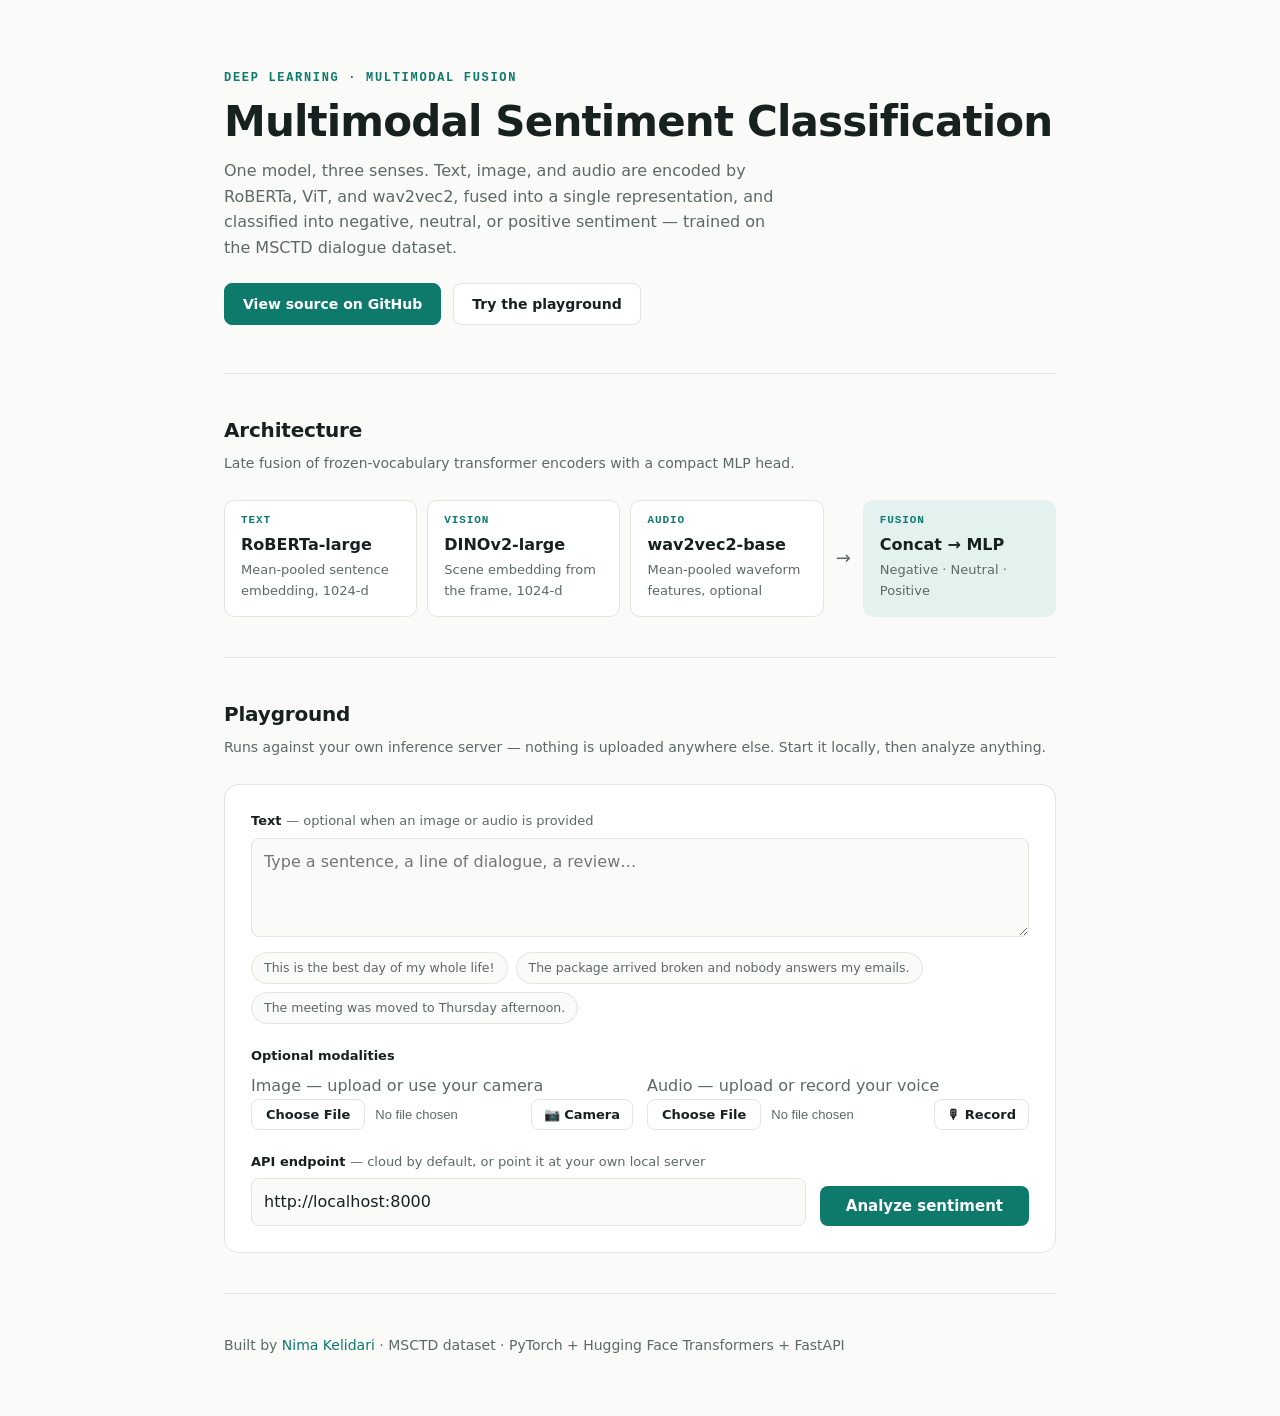
==== docs/index.html @ 60730989 "Expose full per-class percentages for every modality; voice-only bypass - /predict returns probabili" ====
<!doctype html>
<html lang="en">
<head>
<meta charset="utf-8">
<meta name="viewport" content="width=device-width, initial-scale=1">
<title>Multimodal Sentiment Classification</title>
<meta name="description" content="Text + vision + audio sentiment classification with RoBERTa, ViT and wav2vec2 fusion.">
<style>
  :root {
    --bg: #fafaf8;
    --surface: #ffffff;
    --ink: #17211f;
    --muted: #5c6a66;
    --line: #e3e5e0;
    --accent: #0d7a6c;
    --accent-soft: #e3f2ef;
    --neg: #c94f42;
    --neu: #b98a2e;
    --pos: #2e8b57;
    --mono: ui-monospace, SFMono-Regular, Menlo, Consolas, monospace;
  }
  @media (prefers-color-scheme: dark) {
    :root {
      --bg: #101413;
      --surface: #181d1c;
      --ink: #e8ecea;
      --muted: #93a19c;
      --line: #262d2b;
      --accent: #35b39f;
      --accent-soft: #16302b;
    }
  }
  * { box-sizing: border-box; margin: 0; }
  body {
    background: var(--bg);
    color: var(--ink);
    font: 16px/1.6 system-ui, -apple-system, "Segoe UI", sans-serif;
    -webkit-font-smoothing: antialiased;
  }
  .wrap { max-width: 880px; margin: 0 auto; padding: 0 24px; }

  header { padding: 72px 0 48px; }
  .kicker {
    font: 600 12px/1 var(--mono);
    letter-spacing: .14em; text-transform: uppercase;
    color: var(--accent);
  }
  h1 { font-size: clamp(28px, 5vw, 42px); line-height: 1.15; margin: 14px 0 12px; letter-spacing: -0.02em; }
  .lede { color: var(--muted); max-width: 56ch; }
  .links { margin-top: 22px; display: flex; gap: 12px; flex-wrap: wrap; }
  .btn {
    display: inline-block; padding: 9px 18px; border-radius: 8px;
    text-decoration: none; font-weight: 600; font-size: 14px;
    border: 1px solid var(--line); color: var(--ink); background: var(--surface);
    transition: border-color .15s;
  }
  .btn:hover { border-color: var(--accent); }
  .btn.primary { background: var(--accent); border-color: var(--accent); color: #fff; }
  .btn.primary:hover { filter: brightness(1.08); }

  section { padding: 40px 0; border-top: 1px solid var(--line); }
  h2 { font-size: 20px; margin-bottom: 6px; letter-spacing: -0.01em; }
  .sub { color: var(--muted); font-size: 14px; margin-bottom: 26px; }

  /* Architecture */
  .arch { display: flex; align-items: stretch; gap: 10px; flex-wrap: wrap; }
  .modality { flex: 1 1 140px; }
  .card {
    background: var(--surface); border: 1px solid var(--line);
    border-radius: 10px; padding: 14px 16px; height: 100%;
  }
  .card .tag { font: 600 11px/1 var(--mono); color: var(--accent); letter-spacing: .08em; text-transform: uppercase; }
  .card .name { font-weight: 650; margin: 6px 0 2px; }
  .card .desc { color: var(--muted); font-size: 13px; }
  .arrow { align-self: center; color: var(--muted); font-size: 18px; padding: 0 2px; }
  .fusion .card { background: var(--accent-soft); border-color: transparent; }
  @media (max-width: 640px) { .arrow { display: none; } .modality { flex-basis: 100%; } }

  /* Playground */
  .play {
    background: var(--surface); border: 1px solid var(--line);
    border-radius: 14px; padding: 26px;
  }
  label { display: block; font-weight: 600; font-size: 13px; margin: 18px 0 6px; }
  label:first-child { margin-top: 0; }
  .hint { font-weight: 400; color: var(--muted); }
  textarea, input[type="text"] {
    width: 100%; padding: 10px 12px; border-radius: 8px;
    border: 1px solid var(--line); background: var(--bg); color: var(--ink);
    font: inherit; resize: vertical;
  }
  textarea:focus, input[type="text"]:focus { outline: 2px solid var(--accent); outline-offset: -1px; border-color: transparent; }
  .chips { display: flex; gap: 8px; flex-wrap: wrap; margin-top: 8px; }
  .chip {
    font-size: 12.5px; padding: 5px 12px; border-radius: 999px; cursor: pointer;
    border: 1px solid var(--line); background: var(--bg); color: var(--muted);
  }
  .chip:hover { color: var(--accent); border-color: var(--accent); }
  .uploads { display: flex; gap: 14px; flex-wrap: wrap; }
  .uploads > div { flex: 1 1 220px; }
  input[type="file"] { width: 100%; font-size: 13px; color: var(--muted); }
  input[type="file"]::file-selector-button {
    font: 600 13px system-ui; padding: 7px 14px; margin-right: 10px;
    border-radius: 8px; border: 1px solid var(--line);
    background: var(--surface); color: var(--ink); cursor: pointer;
  }
  #imgPreview { display: none; margin-top: 10px; max-height: 120px; max-width: 100%; border-radius: 8px; border: 1px solid var(--line); }
  .cap-row { display: flex; gap: 8px; align-items: center; }
  .cap-row input[type="file"] { flex: 1; min-width: 0; }
  button.mini {
    flex-shrink: 0; padding: 7px 12px; border-radius: 8px; cursor: pointer;
    font: 600 13px system-ui; border: 1px solid var(--line);
    background: var(--surface); color: var(--ink); white-space: nowrap;
  }
  button.mini:hover { border-color: var(--accent); color: var(--accent); }
  button.mini.recording {
    border-color: var(--neg); color: var(--neg);
    animation: pulse 1.2s ease-in-out infinite;
  }
  button.mini.ghost { color: var(--muted); }
  @keyframes pulse { 50% { opacity: .55; } }
  .cam-panel { display: none; margin-top: 10px; }
  .cam-panel video {
    width: 100%; max-height: 220px; border-radius: 8px;
    border: 1px solid var(--line); background: #000; object-fit: cover;
  }
  .cap-actions { display: flex; gap: 8px; margin-top: 8px; }
  #audPreview { display: none; margin-top: 10px; width: 100%; height: 36px; }
  .row { display: flex; gap: 14px; align-items: end; flex-wrap: wrap; margin-top: 22px; }
  .row .grow { flex: 1 1 260px; }
  .row label { margin: 0 0 6px; }
  button#analyze {
    padding: 11px 26px; border-radius: 8px; border: none; cursor: pointer;
    background: var(--accent); color: #fff; font: 600 15px system-ui;
  }
  button#analyze:disabled { opacity: .6; cursor: wait; }

  #result { margin-top: 24px; display: none; }
  .verdict { display: flex; align-items: baseline; gap: 12px; }
  .verdict .label { font-size: 26px; font-weight: 700; }
  .verdict .conf { color: var(--muted); font-size: 14px; }
  .meter {
    height: 8px; border-radius: 999px; background: var(--line);
    margin-top: 12px; overflow: hidden;
  }
  .meter > div { height: 100%; width: 0; border-radius: 999px; transition: width .5s ease; }
  .note { margin-top: 10px; font-size: 13px; color: var(--muted); }

  #offline { margin-top: 24px; display: none; }
  .offline-box {
    border: 1px dashed var(--line); border-radius: 10px; padding: 18px;
    font-size: 14px; color: var(--muted);
  }
  pre {
    background: var(--bg); border: 1px solid var(--line); border-radius: 8px;
    padding: 12px 14px; margin-top: 10px; overflow-x: auto;
    font: 12.5px/1.7 var(--mono); color: var(--ink);
  }

  footer { padding: 40px 0 60px; border-top: 1px solid var(--line); color: var(--muted); font-size: 14px; }
  footer a { color: var(--accent); text-decoration: none; }
</style>
</head>
<body>

<div class="wrap">
  <header>
    <div class="kicker">Deep Learning · Multimodal Fusion</div>
    <h1>Multimodal Sentiment Classification</h1>
    <p class="lede">
      One model, three senses. Text, image, and audio are encoded by
      RoBERTa, ViT, and wav2vec2, fused into a single representation, and
      classified into negative, neutral, or positive sentiment — trained on the
      MSCTD dialogue dataset.
    </p>
    <div class="links">
      <a class="btn primary" href="https://github.com/Nikelroid/multimodal-sentiment-classification">View source on GitHub</a>
      <a class="btn" href="#playground">Try the playground</a>
    </div>
  </header>

  <section>
    <h2>Architecture</h2>
    <p class="sub">Late fusion of frozen-vocabulary transformer encoders with a compact MLP head.</p>
    <div class="arch">
      <div class="modality"><div class="card">
        <div class="tag">Text</div>
        <div class="name">RoBERTa-large</div>
        <div class="desc">Mean-pooled sentence embedding, 1024-d</div>
      </div></div>
      <div class="modality"><div class="card">
        <div class="tag">Vision</div>
        <div class="name">DINOv2-large</div>
        <div class="desc">Scene embedding from the frame, 1024-d</div>
      </div></div>
      <div class="modality"><div class="card">
        <div class="tag">Audio</div>
        <div class="name">wav2vec2-base</div>
        <div class="desc">Mean-pooled waveform features, optional</div>
      </div></div>
      <div class="arrow">→</div>
      <div class="modality fusion"><div class="card">
        <div class="tag">Fusion</div>
        <div class="name">Concat → MLP</div>
        <div class="desc">Negative · Neutral · Positive</div>
      </div></div>
    </div>
  </section>

  <section id="playground">
    <h2>Playground</h2>
    <p class="sub">
      Runs against your own inference server — nothing is uploaded anywhere else.
      Start it locally, then analyze anything.
    </p>

    <div class="play">
      <label for="text">Text <span class="hint">— optional when an image or audio is provided</span></label>
      <textarea id="text" rows="3" placeholder="Type a sentence, a line of dialogue, a review…"></textarea>
      <div class="chips">
        <span class="chip">This is the best day of my whole life!</span>
        <span class="chip">The package arrived broken and nobody answers my emails.</span>
        <span class="chip">The meeting was moved to Thursday afternoon.</span>
      </div>

      <label style="margin-top:22px">Optional modalities</label>
      <div class="uploads">
        <div>
          <span class="hint">Image — upload or use your camera</span>
          <div class="cap-row">
            <input type="file" id="image" accept="image/*">
            <button type="button" class="mini" id="camBtn">📷 Camera</button>
          </div>
          <div id="camPanel" class="cam-panel">
            <video id="camVideo" autoplay playsinline muted></video>
            <div class="cap-actions">
              <button type="button" class="mini" id="snapBtn">Capture</button>
              <button type="button" class="mini ghost" id="camCancel">Cancel</button>
            </div>
          </div>
          <img id="imgPreview" alt="preview">
        </div>
        <div>
          <span class="hint">Audio — upload or record your voice</span>
          <div class="cap-row">
            <input type="file" id="audio" accept="audio/*">
            <button type="button" class="mini" id="recBtn">🎙 Record</button>
          </div>
          <audio id="audPreview" controls></audio>
          <div class="hint" id="capNote"></div>
        </div>
      </div>

      <div class="row">
        <div class="grow">
          <label for="api">API endpoint <span class="hint">— cloud by default, or point it at your own local server</span></label>
          <input type="text" id="api">
        </div>
        <button id="analyze">Analyze sentiment</button>
      </div>

      <div id="result">
        <div class="verdict">
          <span class="label" id="verdictLabel"></span>
          <span class="conf" id="verdictConf"></span>
        </div>
        <div class="meter"><div id="meterBar"></div></div>
        <div class="note" id="resultNote"></div>
      </div>

      <div id="offline">
        <div class="offline-box">
          <strong>Couldn't reach the API.</strong> Start the inference server on your machine,
          then try again:
          <pre>git clone https://github.com/Nikelroid/multimodal-sentiment-classification
cd multimodal-sentiment-classification
pip install -r requirements.txt
uvicorn app.main:app --port 8000</pre>
          The playground talks only to the endpoint above — your inputs never leave your machine.
        </div>
      </div>
    </div>
  </section>

  <footer>
    Built by <a href="https://github.com/Nikelroid">Nima Kelidari</a> ·
    MSCTD dataset · PyTorch + Hugging Face Transformers + FastAPI
  </footer>
</div>

<script>
  // Default inference endpoint. Set this to your Cloud Run URL once deployed;
  // visitors can always override it in the field or with ?api=<url>.
  const DEFAULT_API = "http://localhost:8000";

  const $ = (id) => document.getElementById(id);
  const COLORS = { Negative: "var(--neg)", Neutral: "var(--neu)", Positive: "var(--pos)" };

  $("api").value = new URLSearchParams(location.search).get("api") || DEFAULT_API;

  document.querySelectorAll(".chip").forEach((chip) => {
    chip.addEventListener("click", () => { $("text").value = chip.textContent; });
  });

  // ---- captured-media state (webcam snapshot / voice recording) ----
  let capturedImage = null;   // Blob (jpeg) from webcam
  let capturedAudio = null;   // Blob (16 kHz mono wav) from microphone

  $("image").addEventListener("change", () => {
    capturedImage = null;
    const f = $("image").files[0];
    const img = $("imgPreview");
    if (f) { img.src = URL.createObjectURL(f); img.style.display = "block"; }
    else { img.style.display = "none"; }
  });

  $("audio").addEventListener("change", () => {
    capturedAudio = null;
    $("audPreview").style.display = "none";
    $("capNote").textContent = "";
  });

  // ---- webcam capture ----
  let camStream = null;

  function closeCam() {
    if (camStream) { camStream.getTracks().forEach((t) => t.stop()); camStream = null; }
    $("camPanel").style.display = "none";
  }

  $("camBtn").addEventListener("click", async () => {
    if (camStream) { closeCam(); return; }
    try {
      camStream = await navigator.mediaDevices.getUserMedia({ video: { facingMode: "user" } });
      $("camVideo").srcObject = camStream;
      $("camPanel").style.display = "block";
    } catch (err) {
      $("capNote").textContent = "Camera unavailable: " + err.message;
    }
  });

  $("camCancel").addEventListener("click", closeCam);

  $("snapBtn").addEventListener("click", () => {
    const v = $("camVideo");
    if (!v.videoWidth) return;
    const c = document.createElement("canvas");
    c.width = v.videoWidth; c.height = v.videoHeight;
    c.getContext("2d").drawImage(v, 0, 0);
    c.toBlob((blob) => {
      capturedImage = blob;
      $("image").value = "";                       // capture replaces any chosen file
      const img = $("imgPreview");
      img.src = URL.createObjectURL(blob);
      img.style.display = "block";
      closeCam();
    }, "image/jpeg", 0.92);
  });

  // ---- voice recording -> 16 kHz mono WAV (matches the model's input rate) ----
  let recState = null; // {stream, ctx, node, chunks, timer, seconds}
  const MAX_REC_SECONDS = 15;

  function encodeWav(samples, sampleRate) {
    const buf = new ArrayBuffer(44 + samples.length * 2);
    const dv = new DataView(buf);
    const writeStr = (o, s) => { for (let i = 0; i < s.length; i++) dv.setUint8(o + i, s.charCodeAt(i)); };
    writeStr(0, "RIFF"); dv.setUint32(4, 36 + samples.length * 2, true); writeStr(8, "WAVE");
    writeStr(12, "fmt "); dv.setUint32(16, 16, true); dv.setUint16(20, 1, true);
    dv.setUint16(22, 1, true); dv.setUint32(24, sampleRate, true);
    dv.setUint32(28, sampleRate * 2, true); dv.setUint16(32, 2, true); dv.setUint16(34, 16, true);
    writeStr(36, "data"); dv.setUint32(40, samples.length * 2, true);
    for (let i = 0; i < samples.length; i++) {
      const s = Math.max(-1, Math.min(1, samples[i]));
      dv.setInt16(44 + i * 2, s < 0 ? s * 0x8000 : s * 0x7fff, true);
    }
    return new Blob([buf], { type: "audio/wav" });
  }

  async function stopRecording() {
    const r = recState;
    recState = null;
    clearInterval(r.timer);
    $("recBtn").classList.remove("recording");
    $("recBtn").textContent = "🎙 Record";
    r.node.disconnect();
    r.stream.getTracks().forEach((t) => t.stop());
    const inputRate = r.ctx.sampleRate;
    await r.ctx.close();

    const total = r.chunks.reduce((n, c) => n + c.length, 0);
    if (!total) return;
    const pcm = new Float32Array(total);
    let off = 0;
    for (const c of r.chunks) { pcm.set(c, off); off += c.length; }

    // Resample to 16 kHz with OfflineAudioContext so the server needs no resampler.
    const targetLen = Math.max(1, Math.round(total * 16000 / inputRate));
    const oac = new OfflineAudioContext(1, targetLen, 16000);
    const srcBuf = oac.createBuffer(1, total, inputRate);
    srcBuf.copyToChannel(pcm, 0);
    const src = oac.createBufferSource();
    src.buffer = srcBuf; src.connect(oac.destination); src.start();
    const rendered = await oac.startRendering();

    capturedAudio = encodeWav(rendered.getChannelData(0), 16000);
    $("audio").value = "";                          // recording replaces any chosen file
    const player = $("audPreview");
    player.src = URL.createObjectURL(capturedAudio);
    player.style.display = "block";
    $("capNote").textContent = `Recorded ${(targetLen / 16000).toFixed(1)}s of audio.`;
  }

  $("recBtn").addEventListener("click", async () => {
    if (recState) { stopRecording(); return; }
    try {
      const stream = await navigator.mediaDevices.getUserMedia({ audio: true });
      const ctx = new (window.AudioContext || window.webkitAudioContext)();
      const source = ctx.createMediaStreamSource(stream);
      const node = ctx.createScriptProcessor(4096, 1, 1);
      const chunks = [];
      node.onaudioprocess = (e) => chunks.push(new Float32Array(e.inputBuffer.getChannelData(0)));
      source.connect(node); node.connect(ctx.destination);
      recState = { stream, ctx, node, chunks, seconds: 0, timer: null };
      recState.timer = setInterval(() => {
        recState.seconds += 1;
        $("recBtn").textContent = `⏹ Stop (0:${String(recState.seconds).padStart(2, "0")})`;
        if (recState.seconds >= MAX_REC_SECONDS) stopRecording();
      }, 1000);
      $("recBtn").classList.add("recording");
      $("recBtn").textContent = "⏹ Stop (0:00)";
    } catch (err) {
      $("capNote").textContent = "Microphone unavailable: " + err.message;
    }
  });

  $("analyze").addEventListener("click", async () => {
    const text = $("text").value.trim();
    const hasImage = capturedImage || $("image").files[0];
    const hasAudio = capturedAudio || $("audio").files[0];
    if (!text && !hasImage && !hasAudio) { $("text").focus(); return; }

    const btn = $("analyze");
    btn.disabled = true; btn.textContent = "Analyzing…";
    $("result").style.display = "none";
    $("offline").style.display = "none";

    const form = new FormData();
    form.append("text", text);
    if (capturedImage) form.append("image", capturedImage, "webcam.jpg");
    else if ($("image").files[0]) form.append("image", $("image").files[0]);
    if (capturedAudio) form.append("audio", capturedAudio, "recording.wav");
    else if ($("audio").files[0]) form.append("audio", $("audio").files[0]);

    const base = $("api").value.trim().replace(/\/+$/, "");
    try {
      const controller = new AbortController();
      const timer = setTimeout(() => controller.abort(), 30000);
      const res = await fetch(base + "/predict", { method: "POST", body: form, signal: controller.signal });
      clearTimeout(timer);
      if (!res.ok) throw new Error("HTTP " + res.status);
      const data = await res.json();

      const label = data.sentiment ?? "?";
      const conf = typeof data.confidence === "number" ? data.confidence : 0;
      $("verdictLabel").textContent = label;
      $("verdictLabel").style.color = COLORS[label] || "var(--ink)";
      $("verdictConf").textContent = (conf * 100).toFixed(1) + "% confidence";
      const bar = $("meterBar");
      bar.style.background = COLORS[label] || "var(--accent)";
      bar.style.width = "0";
      const pct = (p) => p ? `Neu ${p.Neutral}% · Neg ${p.Negative}% · Pos ${p.Positive}%` : "";
      const lines = [];
      if (data.probabilities) lines.push(`fused: ${pct(data.probabilities)}`);
      if (data.components) {
        const t = data.components.text_image, v = data.components.voice_tone;
        if (t) lines.push(`text+image → ${t.label} (${pct(t.probabilities)})`);
        if (v) lines.push(`voice tone → ${v.label} (${pct(v.probabilities)})`);
      }
      if (data.warning) lines.push("⚠ " + data.warning);
      $("resultNote").innerHTML = lines.join("<br>");
      $("result").style.display = "block";
      requestAnimationFrame(() => { bar.style.width = Math.max(4, conf * 100) + "%"; });
    } catch (err) {
      $("offline").style.display = "block";
    } finally {
      btn.disabled = false; btn.textContent = "Analyze sentiment";
    }
  });
</script>

</body>
</html>
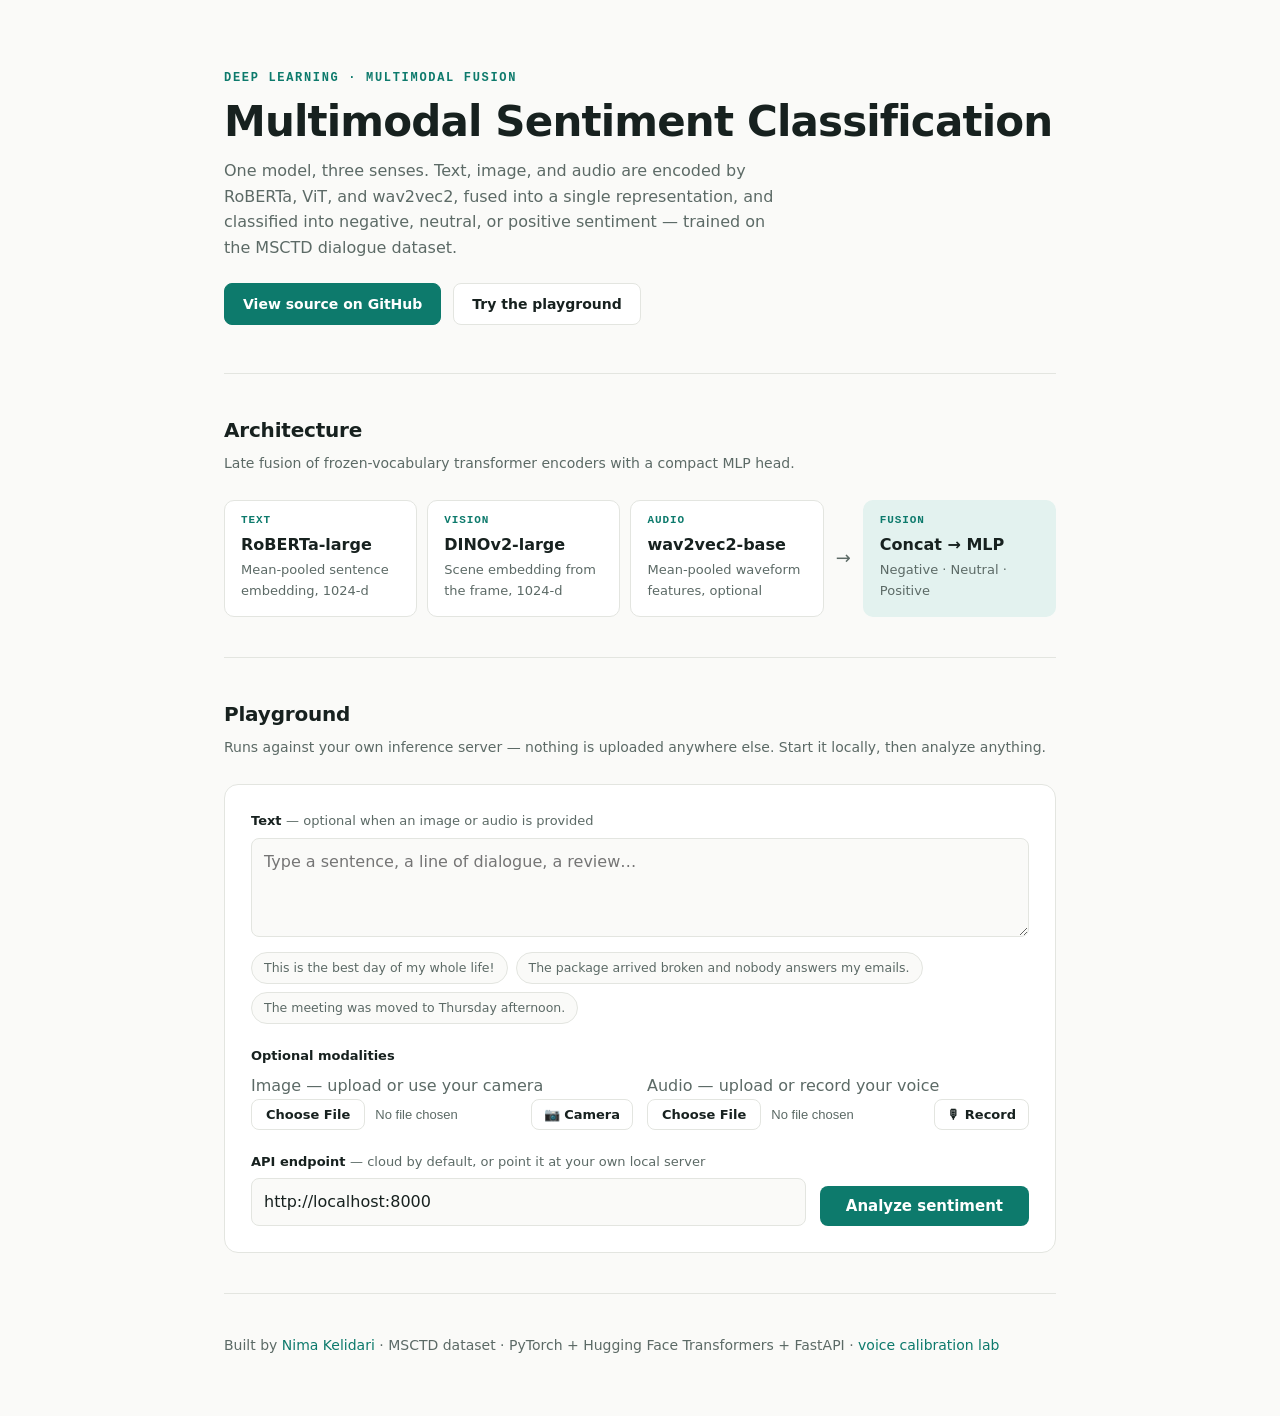
==== commit 77d5dd3b: "Voice calibration lab + learned-calibration hook - docs/lab.html: guided recording wizard (4 moods x" ====
--- a/docs/index.html
+++ b/docs/index.html
@@ -284,7 +284,8 @@
 
   <footer>
     Built by <a href="https://github.com/Nikelroid">Nima Kelidari</a> ·
-    MSCTD dataset · PyTorch + Hugging Face Transformers + FastAPI
+    MSCTD dataset · PyTorch + Hugging Face Transformers + FastAPI ·
+    <a href="lab.html">voice calibration lab</a>
   </footer>
 </div>
 
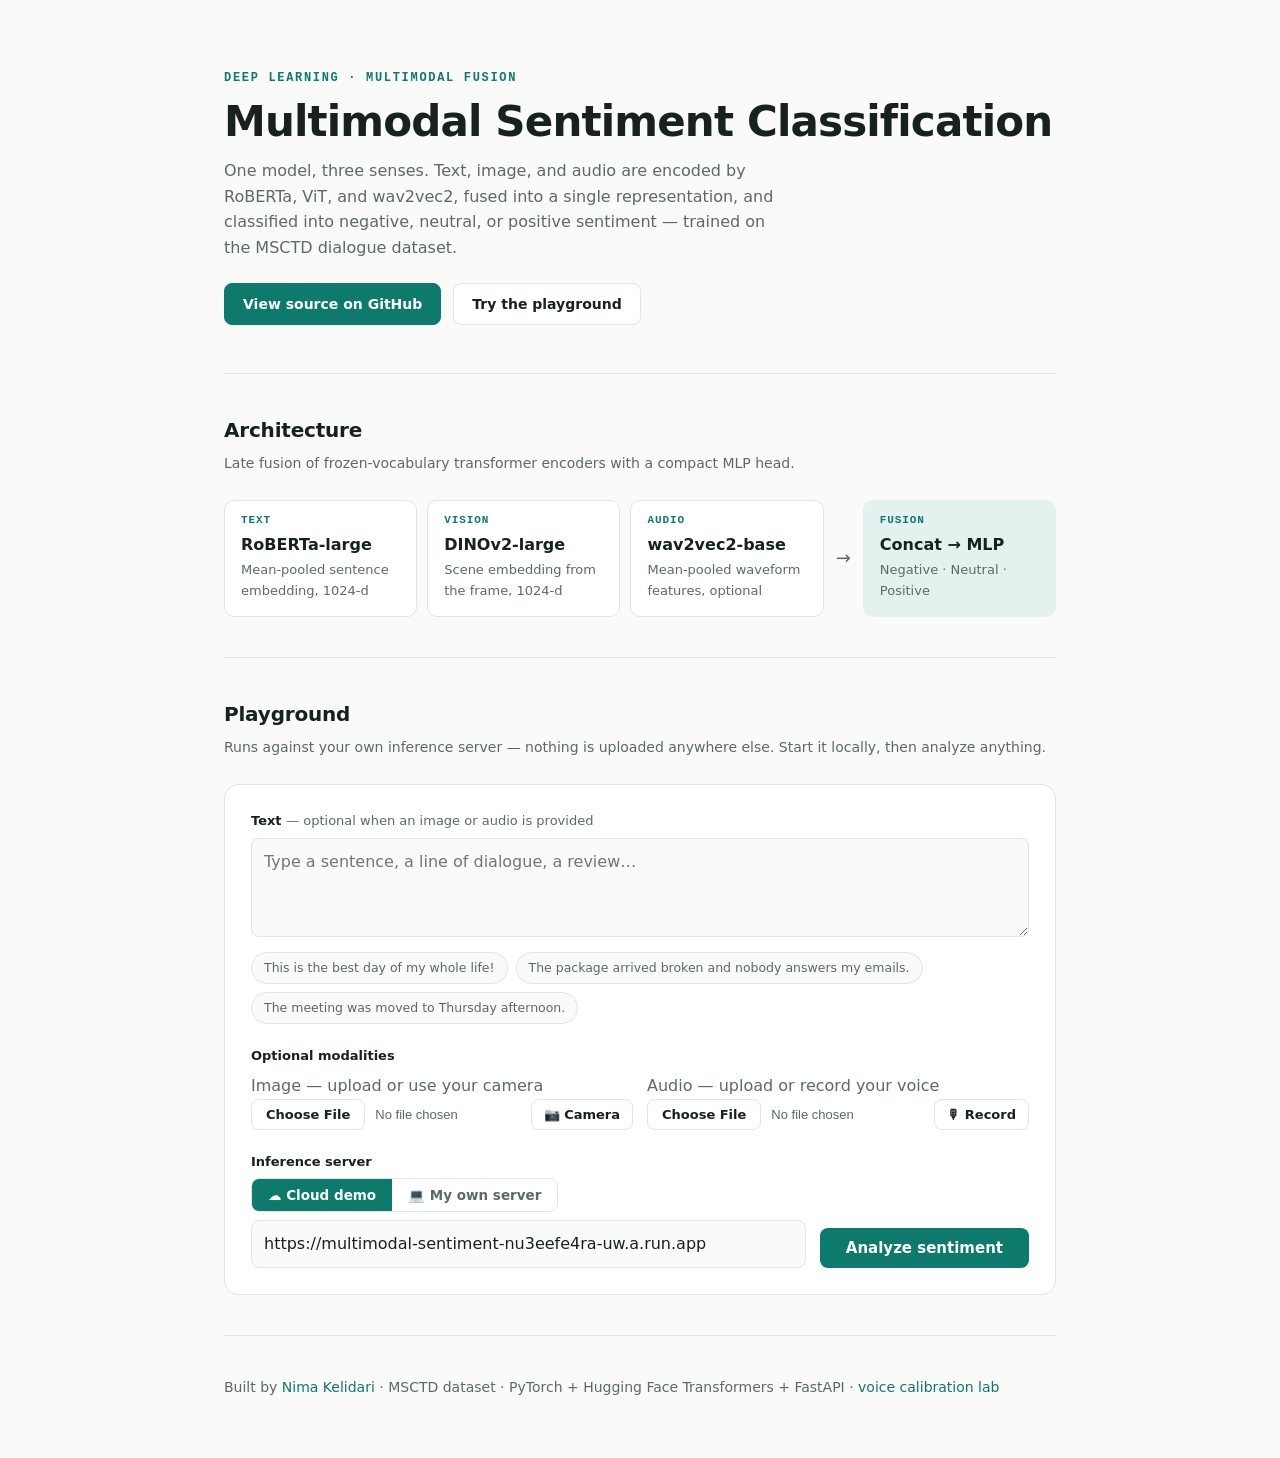
==== commit 2ba8d361: "Playground: cloud/local server toggle Segmented control defaults to the hosted Cloud Run demo; 'my o" ====
--- a/docs/index.html
+++ b/docs/index.html
@@ -134,6 +134,12 @@
     background: var(--accent); color: #fff; font: 600 15px system-ui;
   }
   button#analyze:disabled { opacity: .6; cursor: wait; }
+  .server-toggle { display: inline-flex; border: 1px solid var(--line); border-radius: 8px; overflow: hidden; }
+  .server-toggle .seg {
+    padding: 8px 16px; border: none; cursor: pointer; font: 600 13.5px system-ui;
+    background: var(--surface); color: var(--muted);
+  }
+  .server-toggle .seg.active { background: var(--accent); color: #fff; }
 
   #result { margin-top: 24px; display: none; }
   .verdict { display: flex; align-items: baseline; gap: 12px; }
@@ -253,8 +259,12 @@
 
       <div class="row">
         <div class="grow">
-          <label for="api">API endpoint <span class="hint">— cloud by default, or point it at your own local server</span></label>
-          <input type="text" id="api">
+          <label>Inference server</label>
+          <div class="server-toggle">
+            <button type="button" class="seg" id="modeCloud">☁️ Cloud demo</button>
+            <button type="button" class="seg" id="modeLocal">💻 My own server</button>
+          </div>
+          <input type="text" id="api" style="margin-top:8px">
         </div>
         <button id="analyze">Analyze sentiment</button>
       </div>
@@ -269,14 +279,19 @@
       </div>
 
       <div id="offline">
-        <div class="offline-box">
-          <strong>Couldn't reach the API.</strong> Start the inference server on your machine,
+        <div class="offline-box" id="offlineCloud" style="display:none">
+          <strong>The demo server is waking up.</strong> It scales to zero when idle,
+          so the first request after a quiet period takes ~30–60 seconds while the
+          model loads. Try again in a moment.
+        </div>
+        <div class="offline-box" id="offlineLocal" style="display:none">
+          <strong>Couldn't reach your server.</strong> Start it on your machine,
           then try again:
           <pre>git clone https://github.com/Nikelroid/multimodal-sentiment-classification
 cd multimodal-sentiment-classification
 pip install -r requirements.txt
 uvicorn app.main:app --port 8000</pre>
-          The playground talks only to the endpoint above — your inputs never leave your machine.
+          In this mode the playground talks only to your endpoint — inputs never leave your machine.
         </div>
       </div>
     </div>
@@ -290,14 +305,35 @@
 </div>
 
 <script>
-  // Default inference endpoint. Set this to your Cloud Run URL once deployed;
-  // visitors can always override it in the field or with ?api=<url>.
-  const DEFAULT_API = "http://localhost:8000";
+  // Hosted demo endpoint (scale-to-zero Cloud Run); visitors can switch to
+  // their own server with the toggle, or override with ?api=<url>.
+  const CLOUD_API = "https://multimodal-sentiment-nu3eefe4ra-uw.a.run.app";
+  const LOCAL_DEFAULT = "http://localhost:8000";
 
   const $ = (id) => document.getElementById(id);
   const COLORS = { Negative: "var(--neg)", Neutral: "var(--neu)", Positive: "var(--pos)" };
 
-  $("api").value = new URLSearchParams(location.search).get("api") || DEFAULT_API;
+  function setMode(mode) {
+    localStorage.setItem("server_mode", mode);
+    $("modeCloud").classList.toggle("active", mode === "cloud");
+    $("modeLocal").classList.toggle("active", mode !== "cloud");
+    if (mode === "cloud") {
+      $("api").value = CLOUD_API;
+      $("api").readOnly = true;
+    } else {
+      $("api").value = localStorage.getItem("custom_api") || LOCAL_DEFAULT;
+      $("api").readOnly = false;
+    }
+  }
+  $("modeCloud").addEventListener("click", () => setMode("cloud"));
+  $("modeLocal").addEventListener("click", () => setMode("local"));
+  $("api").addEventListener("change", () => {
+    if (!$("api").readOnly) localStorage.setItem("custom_api", $("api").value.trim());
+  });
+
+  const urlApi = new URLSearchParams(location.search).get("api");
+  if (urlApi) { localStorage.setItem("custom_api", urlApi); setMode("local"); }
+  else setMode(localStorage.getItem("server_mode") || "cloud");
 
   document.querySelectorAll(".chip").forEach((chip) => {
     chip.addEventListener("click", () => { $("text").value = chip.textContent; });
@@ -483,6 +519,9 @@
       $("result").style.display = "block";
       requestAnimationFrame(() => { bar.style.width = Math.max(4, conf * 100) + "%"; });
     } catch (err) {
+      const cloud = localStorage.getItem("server_mode") !== "local";
+      $("offlineCloud").style.display = cloud ? "block" : "none";
+      $("offlineLocal").style.display = cloud ? "none" : "block";
       $("offline").style.display = "block";
     } finally {
       btn.disabled = false; btn.textContent = "Analyze sentiment";
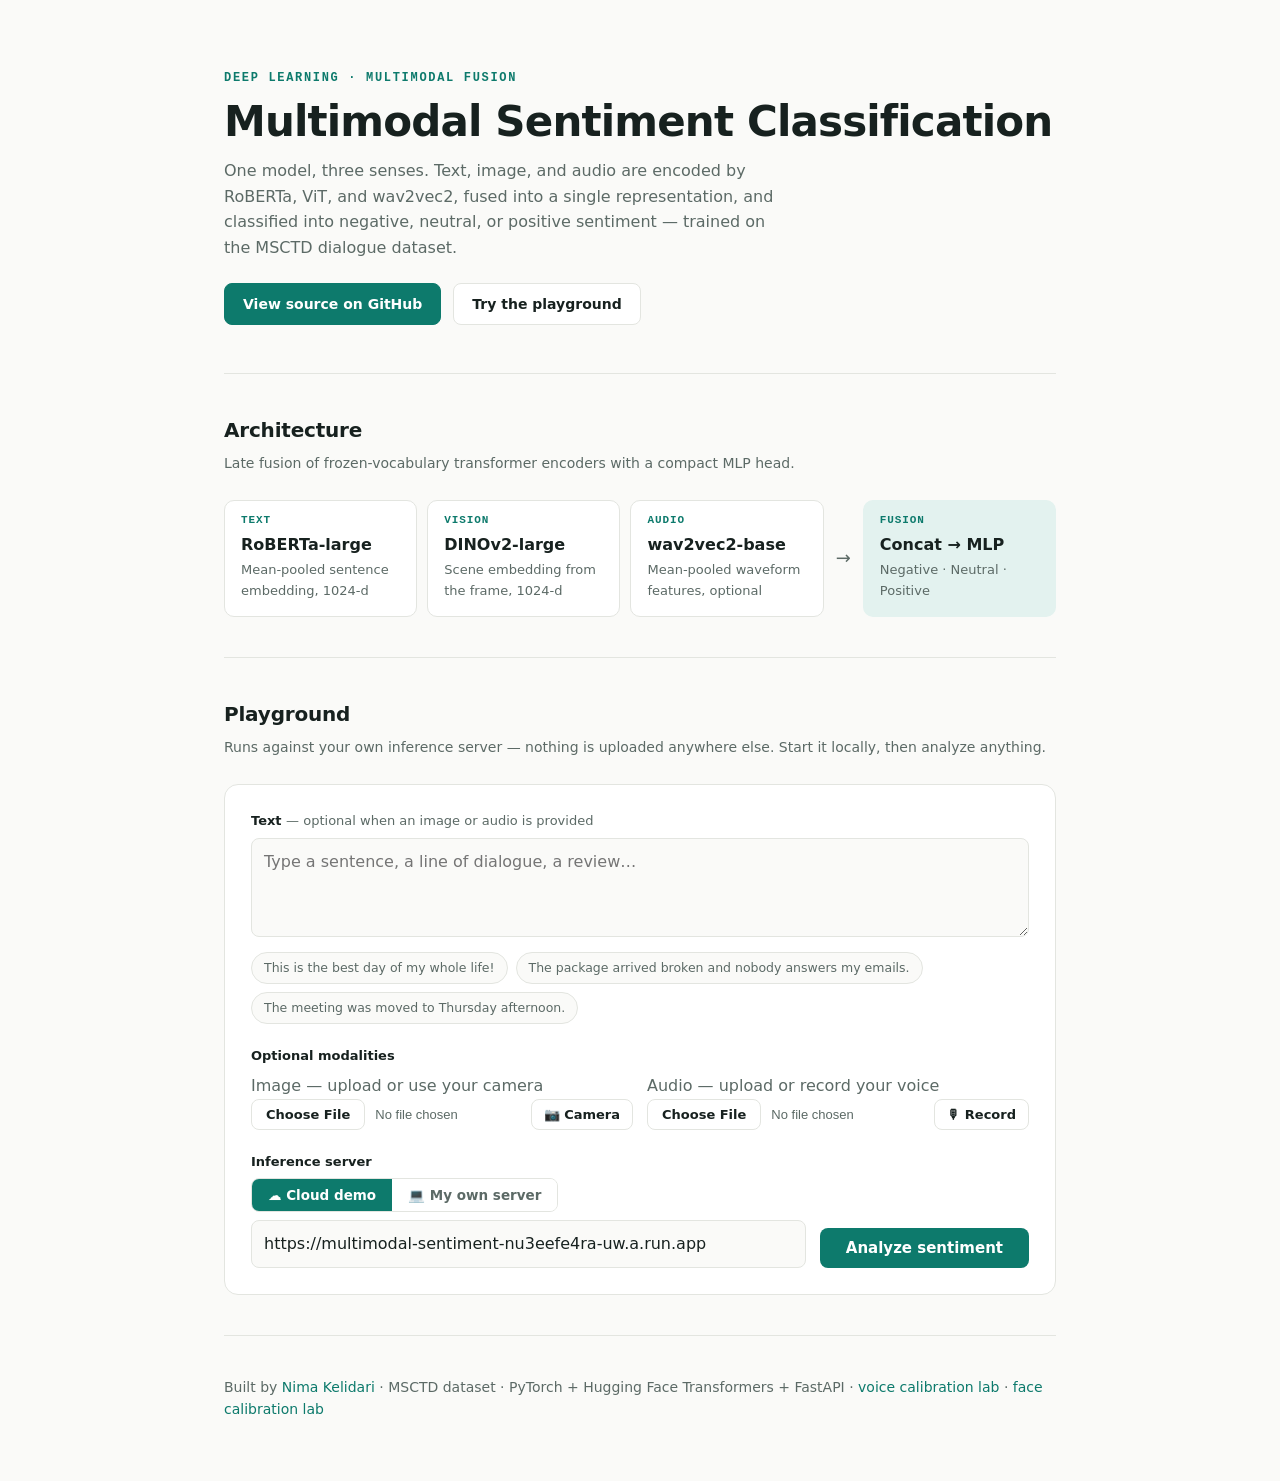
==== commit 9432f671: "Face calibration lab: timed webcam capture across 7 expressions - docs/face-lab.html: auto-captures " ====
--- a/docs/index.html
+++ b/docs/index.html
@@ -300,7 +300,8 @@
   <footer>
     Built by <a href="https://github.com/Nikelroid">Nima Kelidari</a> ·
     MSCTD dataset · PyTorch + Hugging Face Transformers + FastAPI ·
-    <a href="lab.html">voice calibration lab</a>
+    <a href="lab.html">voice calibration lab</a> ·
+    <a href="face-lab.html">face calibration lab</a>
   </footer>
 </div>
 
@@ -514,6 +515,9 @@
         if (t) lines.push(`text+image → ${t.label} (${pct(t.probabilities)})`);
         if (v) lines.push(`voice tone → ${v.label} (${pct(v.probabilities)})`);
       }
+      if (data.face_detected === true) lines.push("🙂 face detected — expression branch active");
+      if (data.face_detected === false) lines.push("😐 no face found in image — expression branch idle (scenes alone carry little signal)");
+      if (data.face_note) lines.push("⚠ " + data.face_note);
       if (data.warning) lines.push("⚠ " + data.warning);
       $("resultNote").innerHTML = lines.join("<br>");
       $("result").style.display = "block";
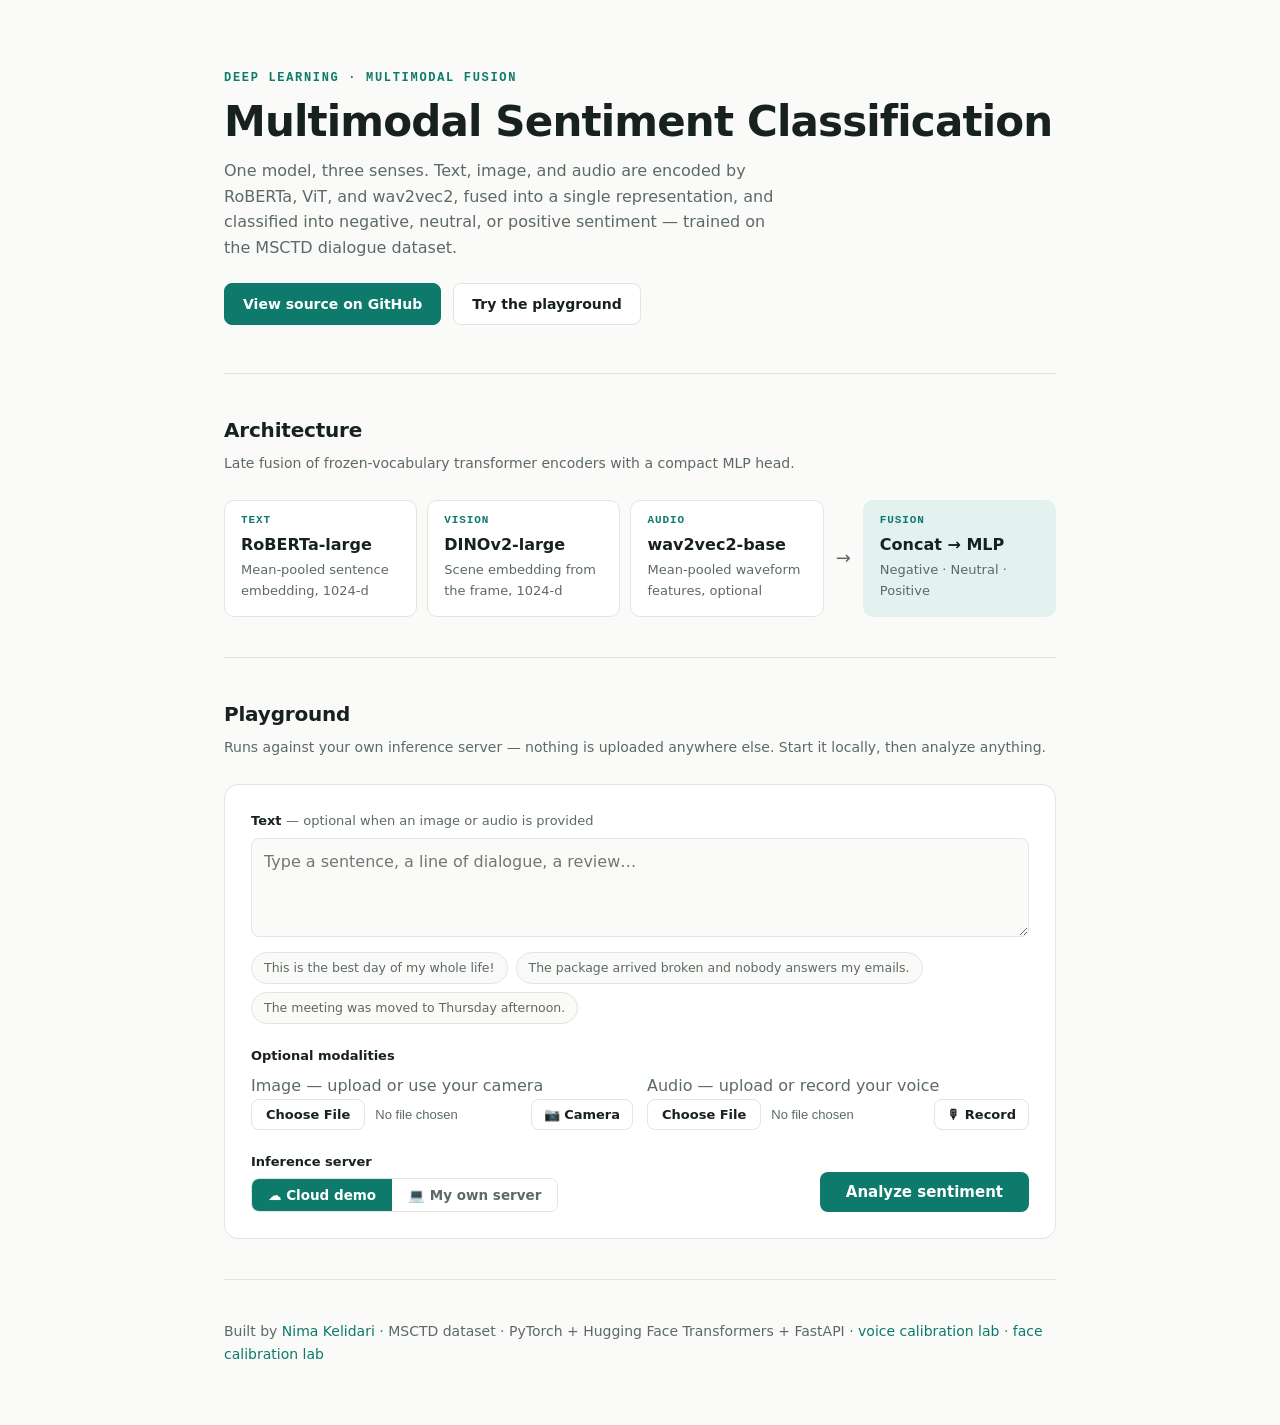
==== commit 8c3c97f6: "Playground: hide the hosted endpoint URL in cloud mode The endpoint field only appears in 'my own se" ====
--- a/docs/index.html
+++ b/docs/index.html
@@ -319,11 +319,15 @@
     $("modeCloud").classList.toggle("active", mode === "cloud");
     $("modeLocal").classList.toggle("active", mode !== "cloud");
     if (mode === "cloud") {
+      // Keep the hosted endpoint out of the visible UI (and screenshots);
+      // it still lives in this file for anyone reading the source.
       $("api").value = CLOUD_API;
       $("api").readOnly = true;
+      $("api").style.display = "none";
     } else {
       $("api").value = localStorage.getItem("custom_api") || LOCAL_DEFAULT;
       $("api").readOnly = false;
+      $("api").style.display = "";
     }
   }
   $("modeCloud").addEventListener("click", () => setMode("cloud"));
@@ -515,6 +519,11 @@
         if (t) lines.push(`text+image → ${t.label} (${pct(t.probabilities)})`);
         if (v) lines.push(`voice tone → ${v.label} (${pct(v.probabilities)})`);
       }
+      if (data.face_expression) {
+        const fx = Object.entries(data.face_expression).sort((a, b) => b[1] - a[1])
+          .slice(0, 3).map(([k, v]) => `${k} ${v}%`).join(" · ");
+        lines.push("🎭 expression: " + fx);
+      }
       if (data.face_detected === true) lines.push("🙂 face detected — expression branch active");
       if (data.face_detected === false) lines.push("😐 no face found in image — expression branch idle (scenes alone carry little signal)");
       if (data.face_note) lines.push("⚠ " + data.face_note);
